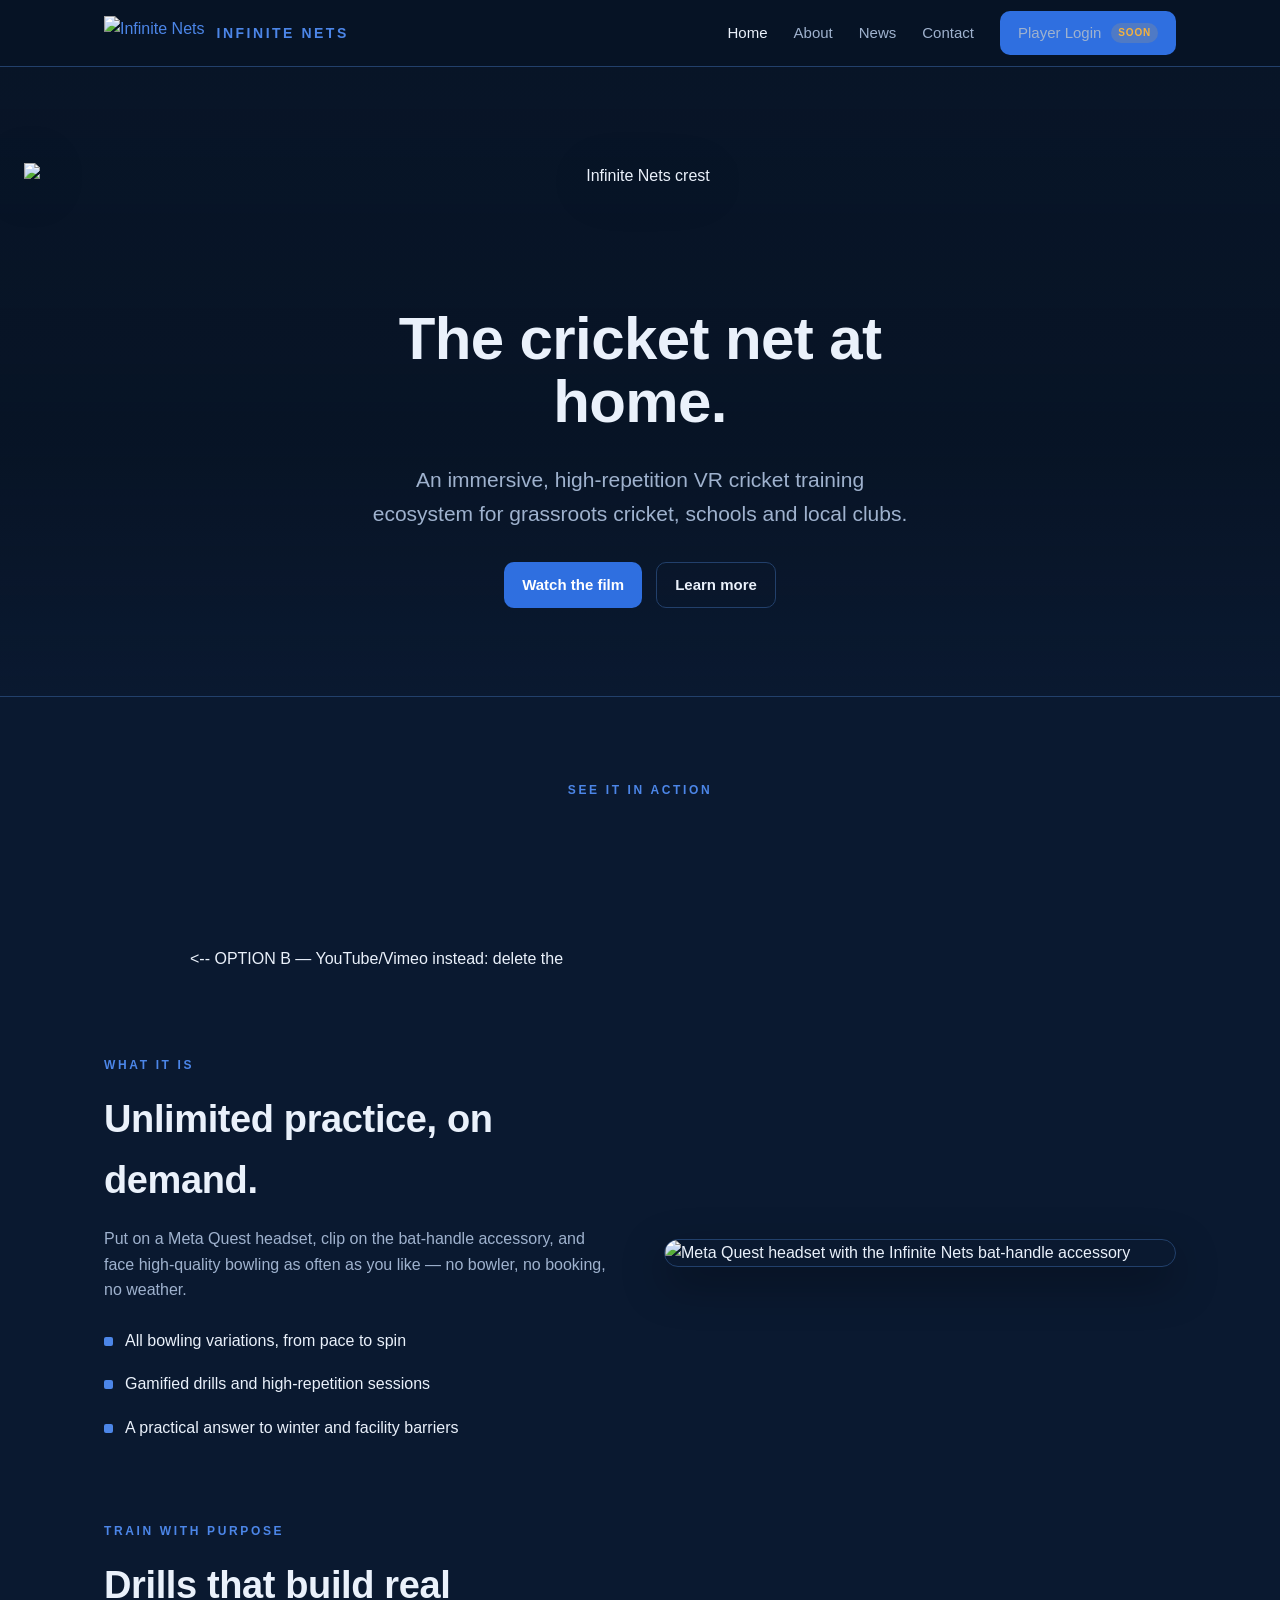
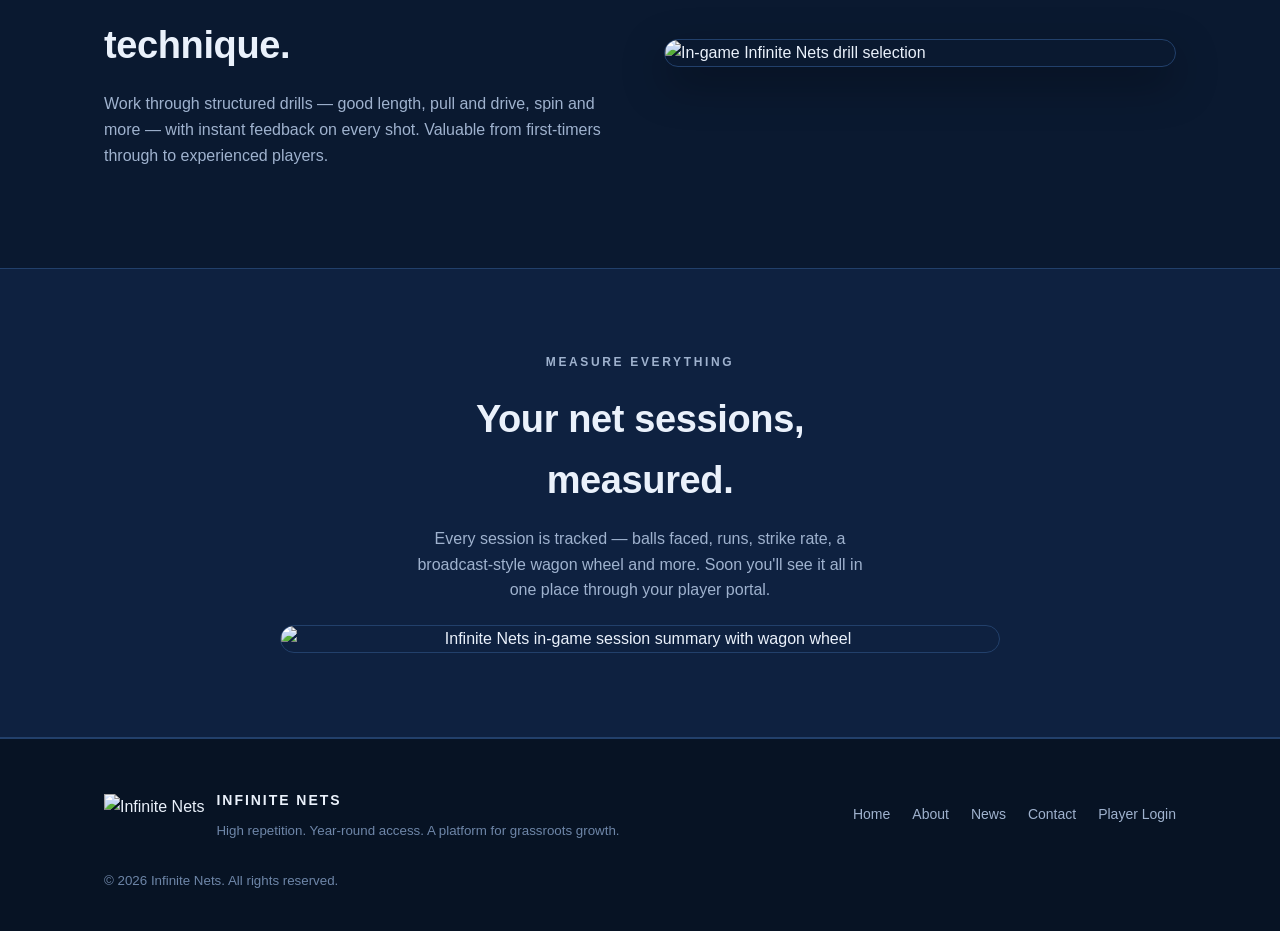
==== index.html @ 8ac27028 "Add files via upload" ====
<!doctype html>
<html lang="en">
<head>
  <meta charset="utf-8" />
  <meta name="viewport" content="width=device-width, initial-scale=1" />
  <title>Infinite Nets — The cricket net at home</title>
  <meta name="description" content="Infinite Nets is an immersive, high-repetition VR cricket training ecosystem for grassroots cricket, schools and clubs. Practise batting at home, year-round." />
  <meta property="og:title" content="Infinite Nets — The cricket net at home" />
  <meta property="og:description" content="An immersive, high-repetition VR cricket training ecosystem for grassroots cricket, schools and clubs." />
  <meta property="og:image" content="assets/hero.jpg" />
  <meta property="og:type" content="website" />
  <link rel="icon" href="assets/logo.png" />
  <link rel="stylesheet" href="styles.css" />
</head>
<body>

  <!-- ===== Nav ===== -->
  <header class="nav">
    <div class="wrap">
      <a class="brand" href="index.html">
        <img src="assets/logo.png" alt="Infinite Nets" />
        <span>Infinite Nets</span>
      </a>
      <nav class="nav-links">
        <a href="index.html" class="active hide-sm">Home</a>
        <a href="about.html">About</a>
        <a href="blog.html">News</a>
        <a href="contact.html">Contact</a>
        <a class="btn" href="about.html#portal">Player Login <span class="pill">Soon</span></a>
      </nav>
    </div>
  </header>

  <!-- ===== Hero ===== -->
  <section class="hero">
    <div class="hero-bg"></div>
    <div class="hero-inner">
      <img class="crest" src="assets/logo.png" alt="Infinite Nets crest" />
      <h1>The cricket net at home.</h1>
      <p class="lead">An immersive, high-repetition VR cricket training ecosystem for grassroots cricket, schools and local clubs.</p>
      <div class="cta-row">
        <a class="btn" href="#film">Watch the film</a>
        <a class="btn ghost" href="about.html">Learn more</a>
      </div>
    </div>
  </section>

  <!-- ===== Video ===== -->
  <section class="section" id="film">
    <div class="wrap">
      <p class="eyebrow" style="text-align:center">See it in action</p>
      <div class="film-wrap">

        

        <-- OPTION B — YouTube/Vimeo instead: delete the <video> block above and
             uncomment this, replacing VIDEO_ID with your YouTube id:
        <div class="film-embed">
          <iframe src="https://youtu.be/qTK0td1hfnU?si=1W3Kl4RjLBQjHXhA"
                  title="Infinite Nets" allowfullscreen></iframe>
        </div>
        -->

        <p class="caption">Gameplay film — add your video at <code>media/showcase.mp4</code> (or switch to a YouTube embed; see index.html).</p>
      </div>
    </div>
  </section>

  <!-- ===== What it is ===== -->
  <section class="section" style="padding-top:0">
    <div class="wrap">
      <div class="row">
        <div class="col-txt">
          <p class="eyebrow">What it is</p>
          <h2>Unlimited practice, on demand.</h2>
          <p class="muted">Put on a Meta Quest headset, clip on the bat-handle accessory, and face high-quality bowling as often as you like — no bowler, no booking, no weather.</p>
          <ul class="feature-list">
            <li>All bowling variations, from pace to spin</li>
            <li>Gamified drills and high-repetition sessions</li>
            <li>A practical answer to winter and facility barriers</li>
          </ul>
        </div>
        <div class="col-img">
          <img src="assets/headset.jpg" alt="Meta Quest headset with the Infinite Nets bat-handle accessory" />
        </div>
      </div>

      <div class="row reverse">
        <div class="col-img">
          <img src="assets/drills.jpg" alt="In-game Infinite Nets drill selection" />
        </div>
        <div class="col-txt">
          <p class="eyebrow">Train with purpose</p>
          <h2>Drills that build real technique.</h2>
          <p class="muted">Work through structured drills — good length, pull and drive, spin and more — with instant feedback on every shot. Valuable from first-timers through to experienced players.</p>
        </div>
      </div>
    </div>
  </section>

  <!-- ===== Measure band ===== -->
  <section class="section band">
    <div class="wrap">
      <p class="eyebrow">Measure everything</p>
      <h2>Your net sessions, measured.</h2>
      <p>Every session is tracked — balls faced, runs, strike rate, a broadcast-style wagon wheel and more. Soon you'll see it all in one place through your player portal.</p>
      <img src="assets/summary.jpg" alt="Infinite Nets in-game session summary with wagon wheel" style="max-width:720px;margin:10px auto 0;border-radius:14px;border:1px solid var(--border);" />
    </div>
  </section>

  <!-- ===== Footer ===== -->
  <footer class="footer">
    <div class="wrap">
      <div class="brand">
        <img src="assets/logo.png" alt="Infinite Nets" />
        <div>
          <span style="font-weight:700;letter-spacing:.14em;text-transform:uppercase;font-size:14px;">Infinite Nets</span>
          <small>High repetition. Year-round access. A platform for grassroots growth.</small>
        </div>
      </div>
      <div class="footer-links">
        <a href="index.html">Home</a>
        <a href="about.html">About</a>
        <a href="blog.html">News</a>
        <a href="contact.html">Contact</a>
        <a href="about.html#portal">Player Login</a>
      </div>
    </div>
    <div class="wrap" style="margin-top:20px;">
      <small class="muted">© <span id="yr"></span> Infinite Nets. All rights reserved.</small>
    </div>
  </footer>

  <script>document.getElementById('yr').textContent = new Date().getFullYear();</script>
</body>
</html>
---- styles.css ----
/* ============================================================
   Infinite Nets — holding site
   Brand: navy background, white text, Helvetica Neue
   ============================================================ */

:root{
  --navy-900:#071324;
  --navy-800:#0A1930;
  --navy-700:#0E2140;
  --panel:#11233F;
  --border:#22406B;
  --text:#EAF1FB;
  --muted:#9FB2CE;
  --faint:#6E86A8;
  --accent:#4C86E8;
  --accent-strong:#2F6FE0;
  --gold:#F6B23C;
  --maxw:1120px;
}

*{box-sizing:border-box;}
html{scroll-behavior:smooth;}
body{
  margin:0;
  font-family:"Helvetica Neue",Helvetica,Arial,sans-serif;
  background:var(--navy-800);
  color:var(--text);
  line-height:1.6;
  -webkit-font-smoothing:antialiased;
}
img{max-width:100%;display:block;}
a{color:var(--accent);text-decoration:none;}
a:hover{color:#7AA8F0;}

.wrap{max-width:var(--maxw);margin:0 auto;padding:0 24px;}
.section{padding:84px 0;}
.eyebrow{
  text-transform:uppercase;letter-spacing:.22em;font-size:12px;font-weight:700;
  color:var(--accent);margin:0 0 14px;
}
h1,h2,h3{margin:0 0 .4em;font-weight:700;letter-spacing:-.01em;}
h1{font-size:clamp(34px,6vw,60px);line-height:1.05;}
h2{font-size:clamp(26px,4vw,38px);}
h3{font-size:20px;}
p{margin:0 0 1em;color:var(--text);}
.muted{color:var(--muted);}

/* ---------- Header / nav ---------- */
.nav{
  position:sticky;top:0;z-index:50;
  background:rgba(7,19,36,.82);backdrop-filter:blur(10px);
  border-bottom:1px solid var(--border);
}
.nav .wrap{display:flex;align-items:center;justify-content:space-between;height:66px;}
.brand{display:flex;align-items:center;gap:12px;}
.brand img{height:34px;width:auto;}
.brand span{font-weight:700;letter-spacing:.18em;font-size:14px;text-transform:uppercase;white-space:nowrap;}
.nav-links{display:flex;align-items:center;gap:26px;}
.nav-links a{color:var(--muted);font-size:15px;font-weight:500;}
.nav-links a:hover,.nav-links a.active{color:var(--text);}
.btn{
  display:inline-flex;align-items:center;gap:8px;
  background:var(--accent-strong);color:#fff;font-weight:700;font-size:15px;
  padding:10px 18px;border-radius:10px;border:0;cursor:pointer;
}
.btn:hover{background:var(--accent);color:#fff;}
.btn.ghost{background:transparent;border:1px solid var(--border);color:var(--text);}
.btn.ghost:hover{border-color:var(--accent);}
.pill{
  font-size:10px;font-weight:700;text-transform:uppercase;letter-spacing:.08em;
  background:rgba(246,178,60,.16);color:var(--gold);
  padding:2px 7px;border-radius:999px;margin-left:2px;
}

/* ---------- Hero ---------- */
.hero{position:relative;overflow:hidden;border-bottom:1px solid var(--border);}
.hero-bg{
  position:absolute;inset:0;
  background:
    linear-gradient(180deg,rgba(7,19,36,.72) 0%,rgba(7,19,36,.88) 60%,var(--navy-800) 100%),
    url("assets/hero.jpg") center/cover no-repeat;
}
.hero-inner{position:relative;text-align:center;padding:96px 24px 88px;}
.hero img.crest{height:118px;width:auto;margin:0 auto 26px;filter:drop-shadow(0 6px 24px rgba(0,0,0,.45));}
.hero h1{max-width:16ch;margin:0 auto .5em;}
.hero .lead{font-size:clamp(17px,2.4vw,21px);color:var(--muted);max-width:46ch;margin:0 auto 32px;}
.hero .cta-row{display:flex;gap:14px;justify-content:center;flex-wrap:wrap;}

/* ---------- Video ---------- */
.film-wrap{max-width:900px;margin:0 auto;}
.film,.film-embed{
  width:100%;border-radius:16px;border:1px solid var(--border);
  background:#000;box-shadow:0 20px 60px rgba(0,0,0,.4);
  aspect-ratio:16/9;display:block;
}
.film-embed{position:relative;overflow:hidden;}
.film-embed iframe{position:absolute;inset:0;width:100%;height:100%;border:0;}
.caption{text-align:center;color:var(--faint);font-size:13px;margin-top:14px;}

/* ---------- Feature rows ---------- */
.row{
  display:grid;grid-template-columns:1fr 1fr;gap:48px;align-items:center;
}
.row + .row{margin-top:72px;}
.row.reverse .col-img{order:2;}
.row .col-img img{
  width:100%;border-radius:14px;border:1px solid var(--border);
  box-shadow:0 16px 44px rgba(0,0,0,.35);
}
.feature-list{list-style:none;padding:0;margin:14px 0 0;}
.feature-list li{display:flex;gap:12px;padding:9px 0;color:var(--text);}
.feature-list li::before{
  content:"";flex:0 0 9px;height:9px;margin-top:9px;border-radius:2px;
  background:var(--accent);
}

/* ---------- Simple centered band ---------- */
.band{background:var(--navy-700);border-top:1px solid var(--border);border-bottom:1px solid var(--border);}
.band .wrap{text-align:center;}
.band h2{max-width:20ch;margin:0 auto .4em;}
.band p{max-width:52ch;margin:0 auto 1.4em;color:var(--muted);}

/* ---------- Portal / coming soon card ---------- */
.portal-card{
  background:var(--panel);border:1px solid var(--border);border-radius:18px;
  padding:26px;max-width:900px;margin:30px auto 0;text-align:center;
}
.portal-card img{border-radius:12px;border:1px solid var(--border);margin:0 auto 20px;}

/* ---------- Footer ---------- */
.footer{background:var(--navy-900);border-top:1px solid var(--border);padding:48px 0 40px;}
.footer .wrap{display:flex;flex-wrap:wrap;gap:24px;justify-content:space-between;align-items:center;}
.footer .brand img{height:40px;}
.footer small{color:var(--faint);display:block;margin-top:8px;}
.footer-links{display:flex;gap:22px;}
.footer-links a{color:var(--muted);font-size:14px;}

/* ---------- Responsive ---------- */
@media (max-width:760px){
  .section{padding:60px 0;}
  .row{grid-template-columns:1fr;gap:26px;}
  .row.reverse .col-img{order:0;}
  .nav .wrap{height:60px;}
  .nav .brand span{display:none;}        /* logo mark alone on small screens */
  .nav-links{gap:14px;}
  .nav-links a.hide-sm{display:none;}    /* hide redundant "Home" link */
  .nav .btn{padding:8px 13px;font-size:13px;}
  .nav .pill{display:none;}
  .hero img.crest{height:92px;}
}

/* ============================================================
   Contact form
   ============================================================ */
.contact-grid{display:grid;grid-template-columns:0.85fr 1.15fr;gap:48px;align-items:start;}
.form-card{background:var(--panel);border:1px solid var(--border);border-radius:18px;padding:28px;}
.field{margin-bottom:16px;}
.field label{display:block;font-size:12px;text-transform:uppercase;letter-spacing:.12em;color:var(--faint);margin-bottom:7px;font-weight:600;}
.field input,.field textarea{
  width:100%;background:var(--navy-900);border:1px solid var(--input-border,#2E4E7D);
  border-radius:10px;color:var(--text);font:inherit;font-size:15px;padding:12px 14px;
}
.field textarea{min-height:140px;resize:vertical;}
.field input:focus,.field textarea:focus{outline:none;border-color:var(--accent);}
.form-card .btn{width:100%;justify-content:center;font-size:16px;padding:13px;}
.hp{position:absolute;left:-9999px;opacity:0;height:0;width:0;overflow:hidden;}

/* ============================================================
   News / blog
   ============================================================ */
.posts{max-width:760px;margin:0 auto;display:flex;flex-direction:column;gap:28px;}
.post{background:var(--panel);border:1px solid var(--border);border-radius:16px;overflow:hidden;}
.post img{width:100%;aspect-ratio:16/8;object-fit:cover;border-bottom:1px solid var(--border);}
.post-body{padding:26px 28px;}
.post-meta{font-size:12px;text-transform:uppercase;letter-spacing:.12em;color:var(--accent);font-weight:700;margin-bottom:8px;}
.post h2{font-size:23px;margin-bottom:.45em;}
.post p{color:var(--muted);}
.post p:last-child{margin-bottom:0;}
.post a{color:var(--accent);}
.empty{text-align:center;color:var(--faint);padding:40px 0;}

@media (max-width:760px){
  .contact-grid{grid-template-columns:1fr;gap:28px;}
}
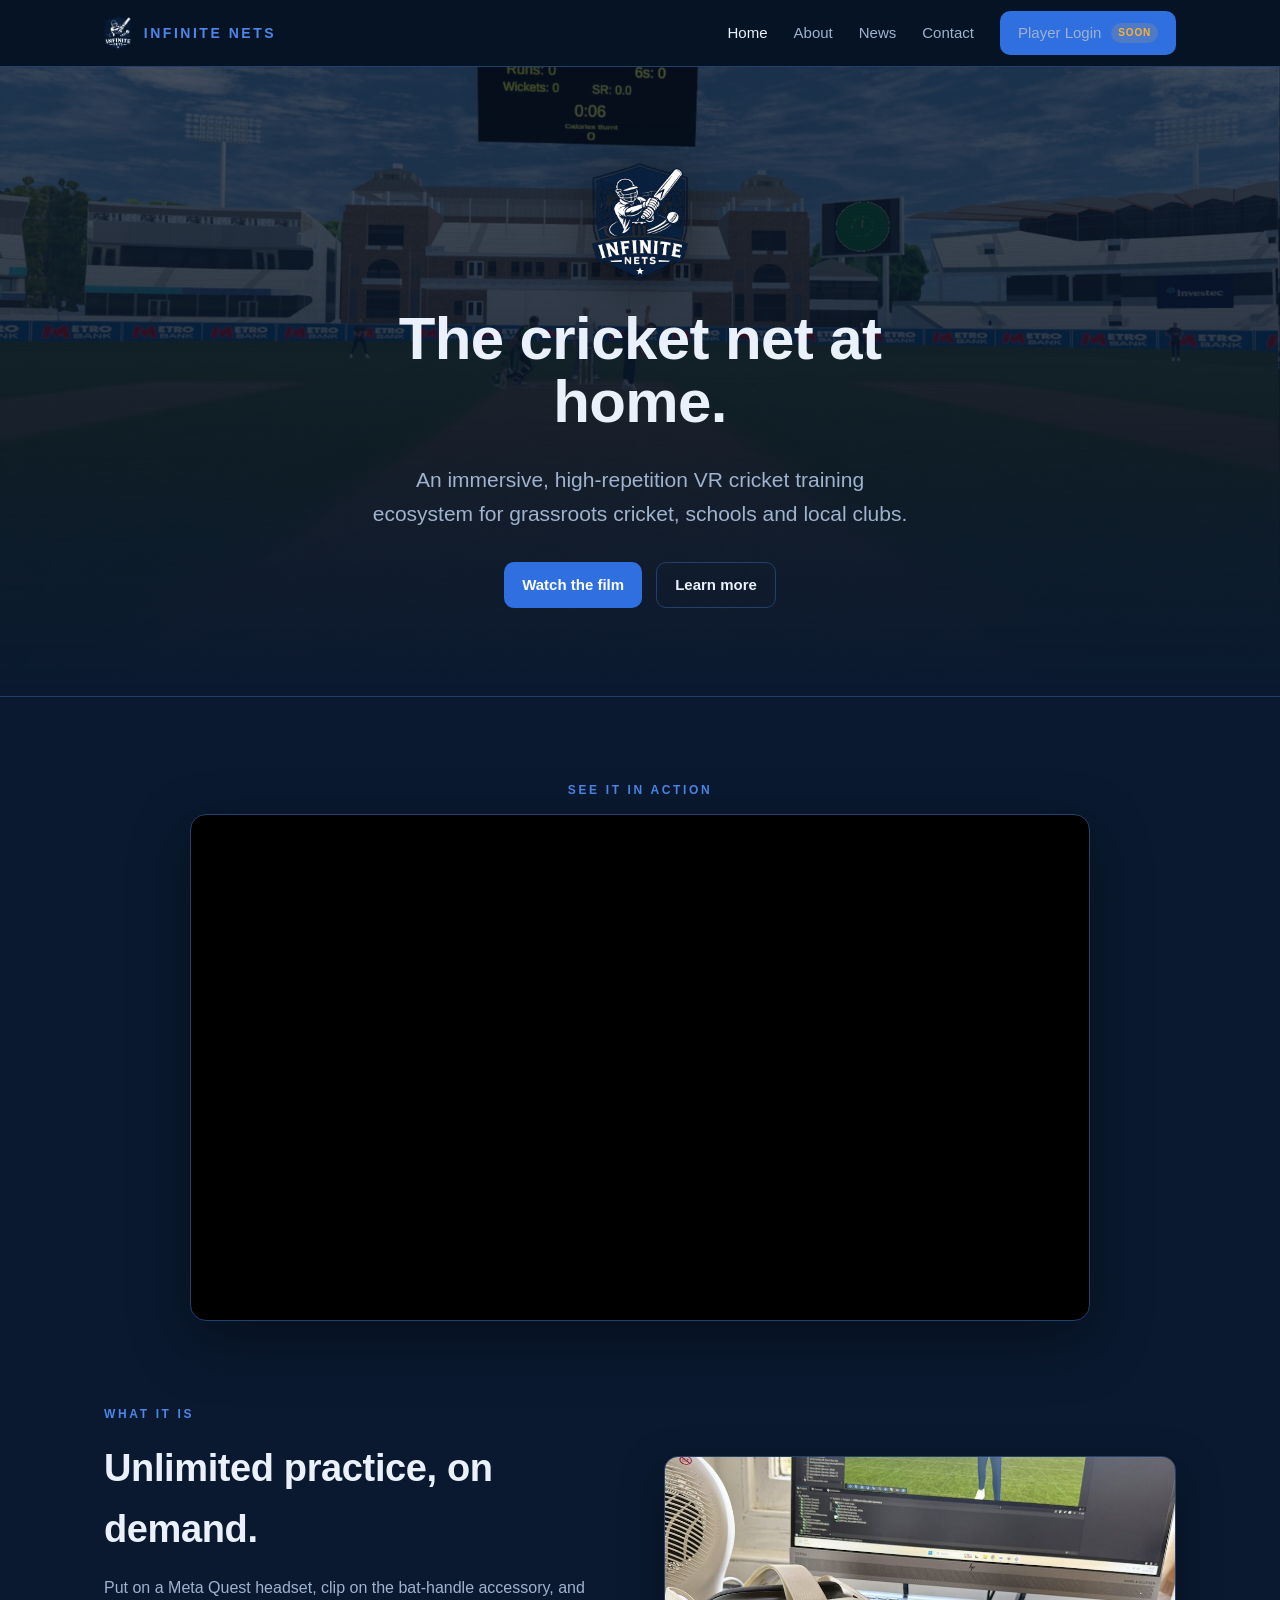
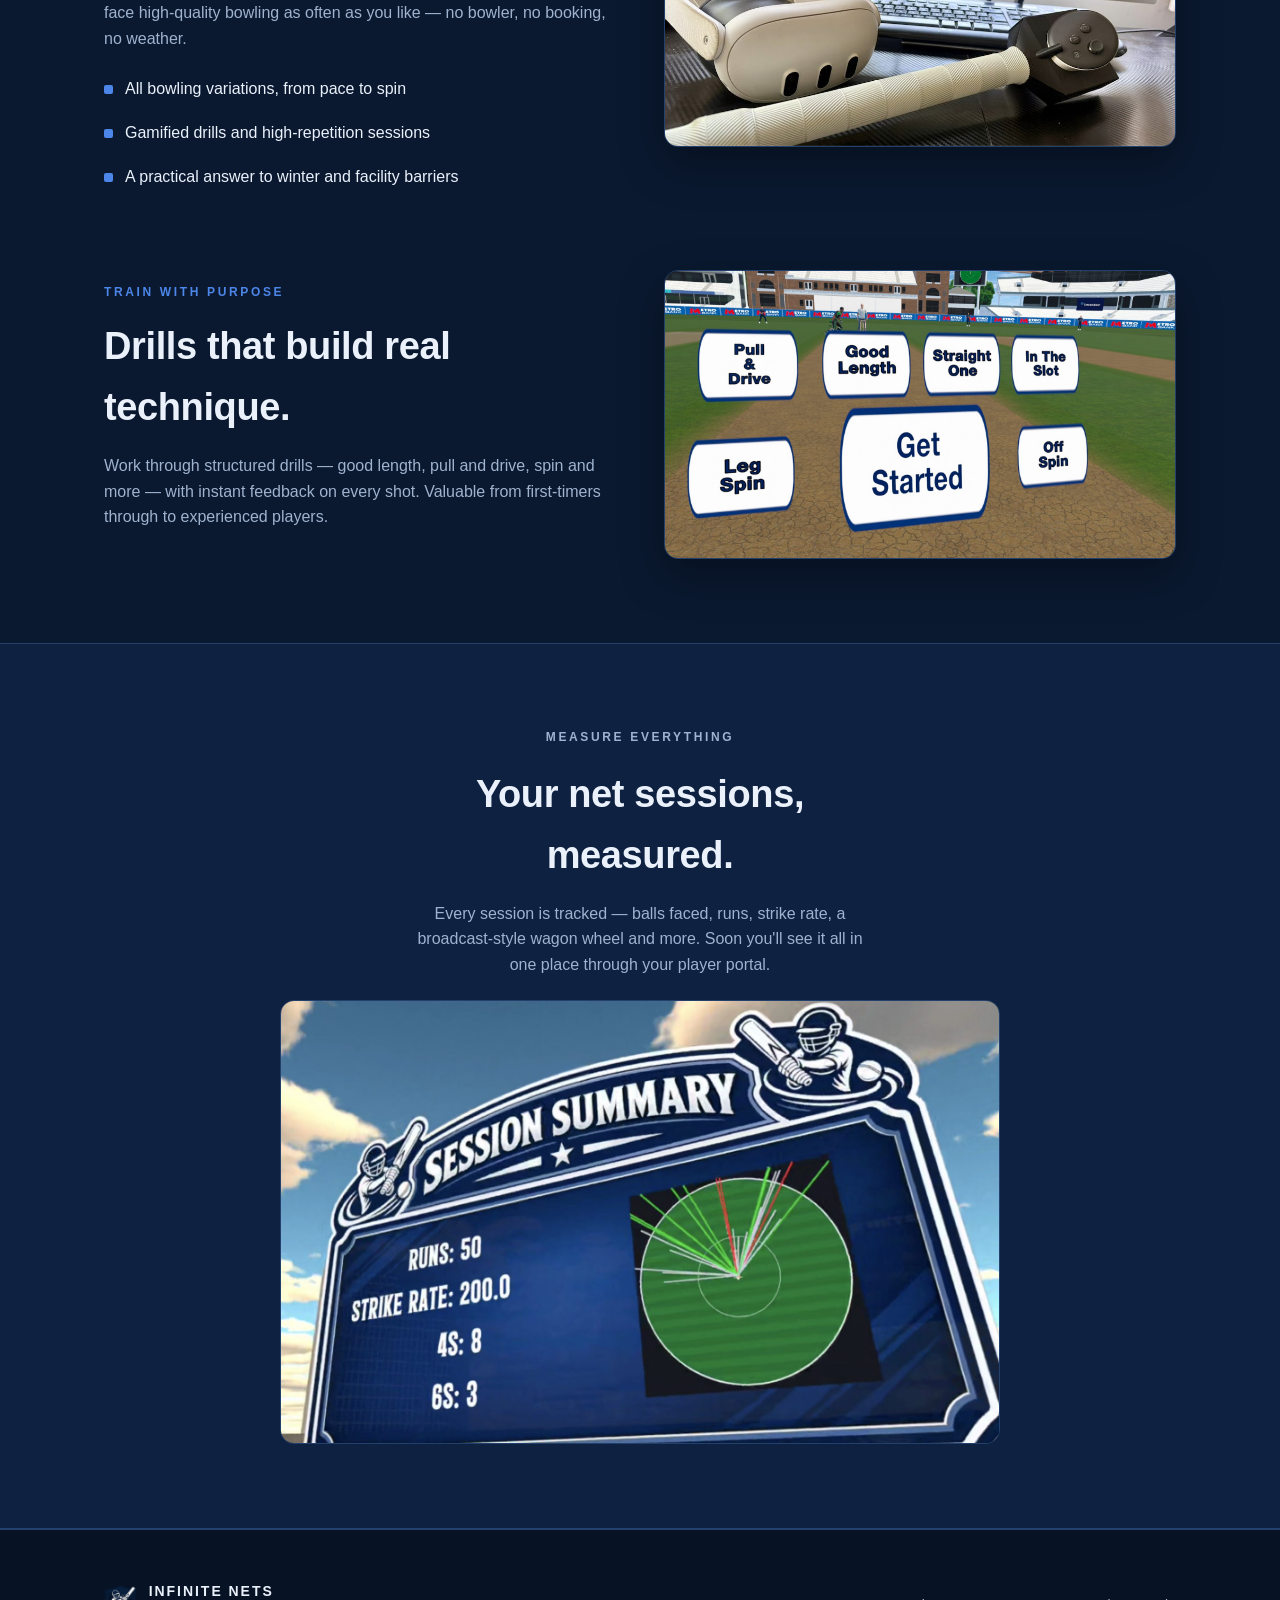
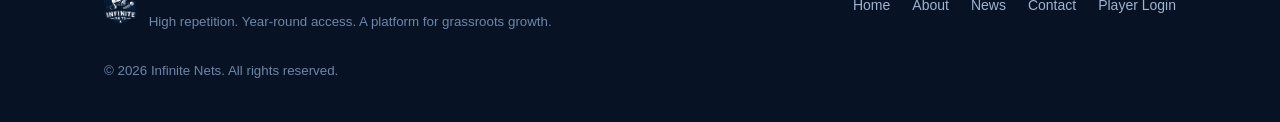
==== commit 9d0aab6a: "Add files via upload" ====
--- a/index.html
+++ b/index.html
@@ -1,136 +1,130 @@
-<!doctype html>
-<html lang="en">
-<head>
-  <meta charset="utf-8" />
-  <meta name="viewport" content="width=device-width, initial-scale=1" />
-  <title>Infinite Nets — The cricket net at home</title>
-  <meta name="description" content="Infinite Nets is an immersive, high-repetition VR cricket training ecosystem for grassroots cricket, schools and clubs. Practise batting at home, year-round." />
-  <meta property="og:title" content="Infinite Nets — The cricket net at home" />
-  <meta property="og:description" content="An immersive, high-repetition VR cricket training ecosystem for grassroots cricket, schools and clubs." />
-  <meta property="og:image" content="assets/hero.jpg" />
-  <meta property="og:type" content="website" />
-  <link rel="icon" href="assets/logo.png" />
-  <link rel="stylesheet" href="styles.css" />
-</head>
-<body>
-
-  <!-- ===== Nav ===== -->
-  <header class="nav">
-    <div class="wrap">
-      <a class="brand" href="index.html">
-        <img src="assets/logo.png" alt="Infinite Nets" />
-        <span>Infinite Nets</span>
-      </a>
-      <nav class="nav-links">
-        <a href="index.html" class="active hide-sm">Home</a>
-        <a href="about.html">About</a>
-        <a href="blog.html">News</a>
-        <a href="contact.html">Contact</a>
-        <a class="btn" href="about.html#portal">Player Login <span class="pill">Soon</span></a>
-      </nav>
-    </div>
-  </header>
-
-  <!-- ===== Hero ===== -->
-  <section class="hero">
-    <div class="hero-bg"></div>
-    <div class="hero-inner">
-      <img class="crest" src="assets/logo.png" alt="Infinite Nets crest" />
-      <h1>The cricket net at home.</h1>
-      <p class="lead">An immersive, high-repetition VR cricket training ecosystem for grassroots cricket, schools and local clubs.</p>
-      <div class="cta-row">
-        <a class="btn" href="#film">Watch the film</a>
-        <a class="btn ghost" href="about.html">Learn more</a>
-      </div>
-    </div>
-  </section>
-
-  <!-- ===== Video ===== -->
-  <section class="section" id="film">
-    <div class="wrap">
-      <p class="eyebrow" style="text-align:center">See it in action</p>
-      <div class="film-wrap">
-
-        
-
-        <-- OPTION B — YouTube/Vimeo instead: delete the <video> block above and
-             uncomment this, replacing VIDEO_ID with your YouTube id:
-        <div class="film-embed">
-          <iframe src="https://youtu.be/qTK0td1hfnU?si=1W3Kl4RjLBQjHXhA"
-                  title="Infinite Nets" allowfullscreen></iframe>
-        </div>
-        -->
-
-        <p class="caption">Gameplay film — add your video at <code>media/showcase.mp4</code> (or switch to a YouTube embed; see index.html).</p>
-      </div>
-    </div>
-  </section>
-
-  <!-- ===== What it is ===== -->
-  <section class="section" style="padding-top:0">
-    <div class="wrap">
-      <div class="row">
-        <div class="col-txt">
-          <p class="eyebrow">What it is</p>
-          <h2>Unlimited practice, on demand.</h2>
-          <p class="muted">Put on a Meta Quest headset, clip on the bat-handle accessory, and face high-quality bowling as often as you like — no bowler, no booking, no weather.</p>
-          <ul class="feature-list">
-            <li>All bowling variations, from pace to spin</li>
-            <li>Gamified drills and high-repetition sessions</li>
-            <li>A practical answer to winter and facility barriers</li>
-          </ul>
-        </div>
-        <div class="col-img">
-          <img src="assets/headset.jpg" alt="Meta Quest headset with the Infinite Nets bat-handle accessory" />
-        </div>
-      </div>
-
-      <div class="row reverse">
-        <div class="col-img">
-          <img src="assets/drills.jpg" alt="In-game Infinite Nets drill selection" />
-        </div>
-        <div class="col-txt">
-          <p class="eyebrow">Train with purpose</p>
-          <h2>Drills that build real technique.</h2>
-          <p class="muted">Work through structured drills — good length, pull and drive, spin and more — with instant feedback on every shot. Valuable from first-timers through to experienced players.</p>
-        </div>
-      </div>
-    </div>
-  </section>
-
-  <!-- ===== Measure band ===== -->
-  <section class="section band">
-    <div class="wrap">
-      <p class="eyebrow">Measure everything</p>
-      <h2>Your net sessions, measured.</h2>
-      <p>Every session is tracked — balls faced, runs, strike rate, a broadcast-style wagon wheel and more. Soon you'll see it all in one place through your player portal.</p>
-      <img src="assets/summary.jpg" alt="Infinite Nets in-game session summary with wagon wheel" style="max-width:720px;margin:10px auto 0;border-radius:14px;border:1px solid var(--border);" />
-    </div>
-  </section>
-
-  <!-- ===== Footer ===== -->
-  <footer class="footer">
-    <div class="wrap">
-      <div class="brand">
-        <img src="assets/logo.png" alt="Infinite Nets" />
-        <div>
-          <span style="font-weight:700;letter-spacing:.14em;text-transform:uppercase;font-size:14px;">Infinite Nets</span>
-          <small>High repetition. Year-round access. A platform for grassroots growth.</small>
-        </div>
-      </div>
-      <div class="footer-links">
-        <a href="index.html">Home</a>
-        <a href="about.html">About</a>
-        <a href="blog.html">News</a>
-        <a href="contact.html">Contact</a>
-        <a href="about.html#portal">Player Login</a>
-      </div>
-    </div>
-    <div class="wrap" style="margin-top:20px;">
-      <small class="muted">© <span id="yr"></span> Infinite Nets. All rights reserved.</small>
-    </div>
-  </footer>
-
-  <script>document.getElementById('yr').textContent = new Date().getFullYear();</script>
-</body>
-</html>
+<!doctype html>
+<html lang="en">
+<head>
+  <meta charset="utf-8" />
+  <meta name="viewport" content="width=device-width, initial-scale=1" />
+  <title>Infinite Nets — The cricket net at home</title>
+  <meta name="description" content="Infinite Nets is an immersive, high-repetition VR cricket training ecosystem for grassroots cricket, schools and clubs. Practise batting at home, year-round." />
+  <meta property="og:title" content="Infinite Nets — The cricket net at home" />
+  <meta property="og:description" content="An immersive, high-repetition VR cricket training ecosystem for grassroots cricket, schools and clubs." />
+  <meta property="og:image" content="assets/hero.jpg" />
+  <meta property="og:type" content="website" />
+  <link rel="icon" href="assets/logo.png" />
+  <link rel="stylesheet" href="styles.css" />
+</head>
+<body>
+
+  <!-- ===== Nav ===== -->
+  <header class="nav">
+    <div class="wrap">
+      <a class="brand" href="index.html">
+        <img src="assets/logo.png" alt="Infinite Nets" />
+        <span>Infinite Nets</span>
+      </a>
+      <nav class="nav-links">
+        <a href="index.html" class="active hide-sm">Home</a>
+        <a href="about.html">About</a>
+        <a href="blog.html">News</a>
+        <a href="contact.html">Contact</a>
+        <a class="btn" href="about.html#portal">Player Login <span class="pill">Soon</span></a>
+      </nav>
+    </div>
+  </header>
+
+  <!-- ===== Hero ===== -->
+  <section class="hero">
+    <div class="hero-bg"></div>
+    <div class="hero-inner">
+      <img class="crest" src="assets/logo.png" alt="Infinite Nets crest" />
+      <h1>The cricket net at home.</h1>
+      <p class="lead">An immersive, high-repetition VR cricket training ecosystem for grassroots cricket, schools and local clubs.</p>
+      <div class="cta-row">
+        <a class="btn" href="#film">Watch the film</a>
+        <a class="btn ghost" href="about.html">Learn more</a>
+      </div>
+    </div>
+  </section>
+
+  <!-- ===== Video (YouTube embed) ===== -->
+  <section class="section" id="film">
+    <div class="wrap">
+      <p class="eyebrow" style="text-align:center">See it in action</p>
+      <div class="film-wrap">
+        <div class="film-embed">
+          <iframe src="https://www.youtube.com/embed/qTK0td1hfnU"
+                  title="Infinite Nets"
+                  allow="accelerometer; autoplay; clipboard-write; encrypted-media; gyroscope; picture-in-picture; web-share"
+                  allowfullscreen></iframe>
+        </div>
+      </div>
+    </div>
+  </section>
+
+  <!-- ===== What it is ===== -->
+  <section class="section" style="padding-top:0">
+    <div class="wrap">
+      <div class="row">
+        <div class="col-txt">
+          <p class="eyebrow">What it is</p>
+          <h2>Unlimited practice, on demand.</h2>
+          <p class="muted">Put on a Meta Quest headset, clip on the bat-handle accessory, and face high-quality bowling as often as you like — no bowler, no booking, no weather.</p>
+          <ul class="feature-list">
+            <li>All bowling variations, from pace to spin</li>
+            <li>Gamified drills and high-repetition sessions</li>
+            <li>A practical answer to winter and facility barriers</li>
+          </ul>
+        </div>
+        <div class="col-img">
+          <img src="assets/headset.jpg" alt="Meta Quest headset with the Infinite Nets bat-handle accessory" />
+        </div>
+      </div>
+
+      <div class="row reverse">
+        <div class="col-img">
+          <img src="assets/drills.jpg" alt="In-game Infinite Nets drill selection" />
+        </div>
+        <div class="col-txt">
+          <p class="eyebrow">Train with purpose</p>
+          <h2>Drills that build real technique.</h2>
+          <p class="muted">Work through structured drills — good length, pull and drive, spin and more — with instant feedback on every shot. Valuable from first-timers through to experienced players.</p>
+        </div>
+      </div>
+    </div>
+  </section>
+
+  <!-- ===== Measure band ===== -->
+  <section class="section band">
+    <div class="wrap">
+      <p class="eyebrow">Measure everything</p>
+      <h2>Your net sessions, measured.</h2>
+      <p>Every session is tracked — balls faced, runs, strike rate, a broadcast-style wagon wheel and more. Soon you'll see it all in one place through your player portal.</p>
+      <img src="assets/summary.jpg" alt="Infinite Nets in-game session summary with wagon wheel" style="max-width:720px;margin:10px auto 0;border-radius:14px;border:1px solid var(--border);" />
+    </div>
+  </section>
+
+  <!-- ===== Footer ===== -->
+  <footer class="footer">
+    <div class="wrap">
+      <div class="brand">
+        <img src="assets/logo.png" alt="Infinite Nets" />
+        <div>
+          <span style="font-weight:700;letter-spacing:.14em;text-transform:uppercase;font-size:14px;">Infinite Nets</span>
+          <small>High repetition. Year-round access. A platform for grassroots growth.</small>
+        </div>
+      </div>
+      <div class="footer-links">
+        <a href="index.html">Home</a>
+        <a href="about.html">About</a>
+        <a href="blog.html">News</a>
+        <a href="contact.html">Contact</a>
+        <a href="about.html#portal">Player Login</a>
+      </div>
+    </div>
+    <div class="wrap" style="margin-top:20px;">
+      <small class="muted">© <span id="yr"></span> Infinite Nets. All rights reserved.</small>
+    </div>
+  </footer>
+
+  <script>document.getElementById('yr').textContent = new Date().getFullYear();</script>
+</body>
+</html>
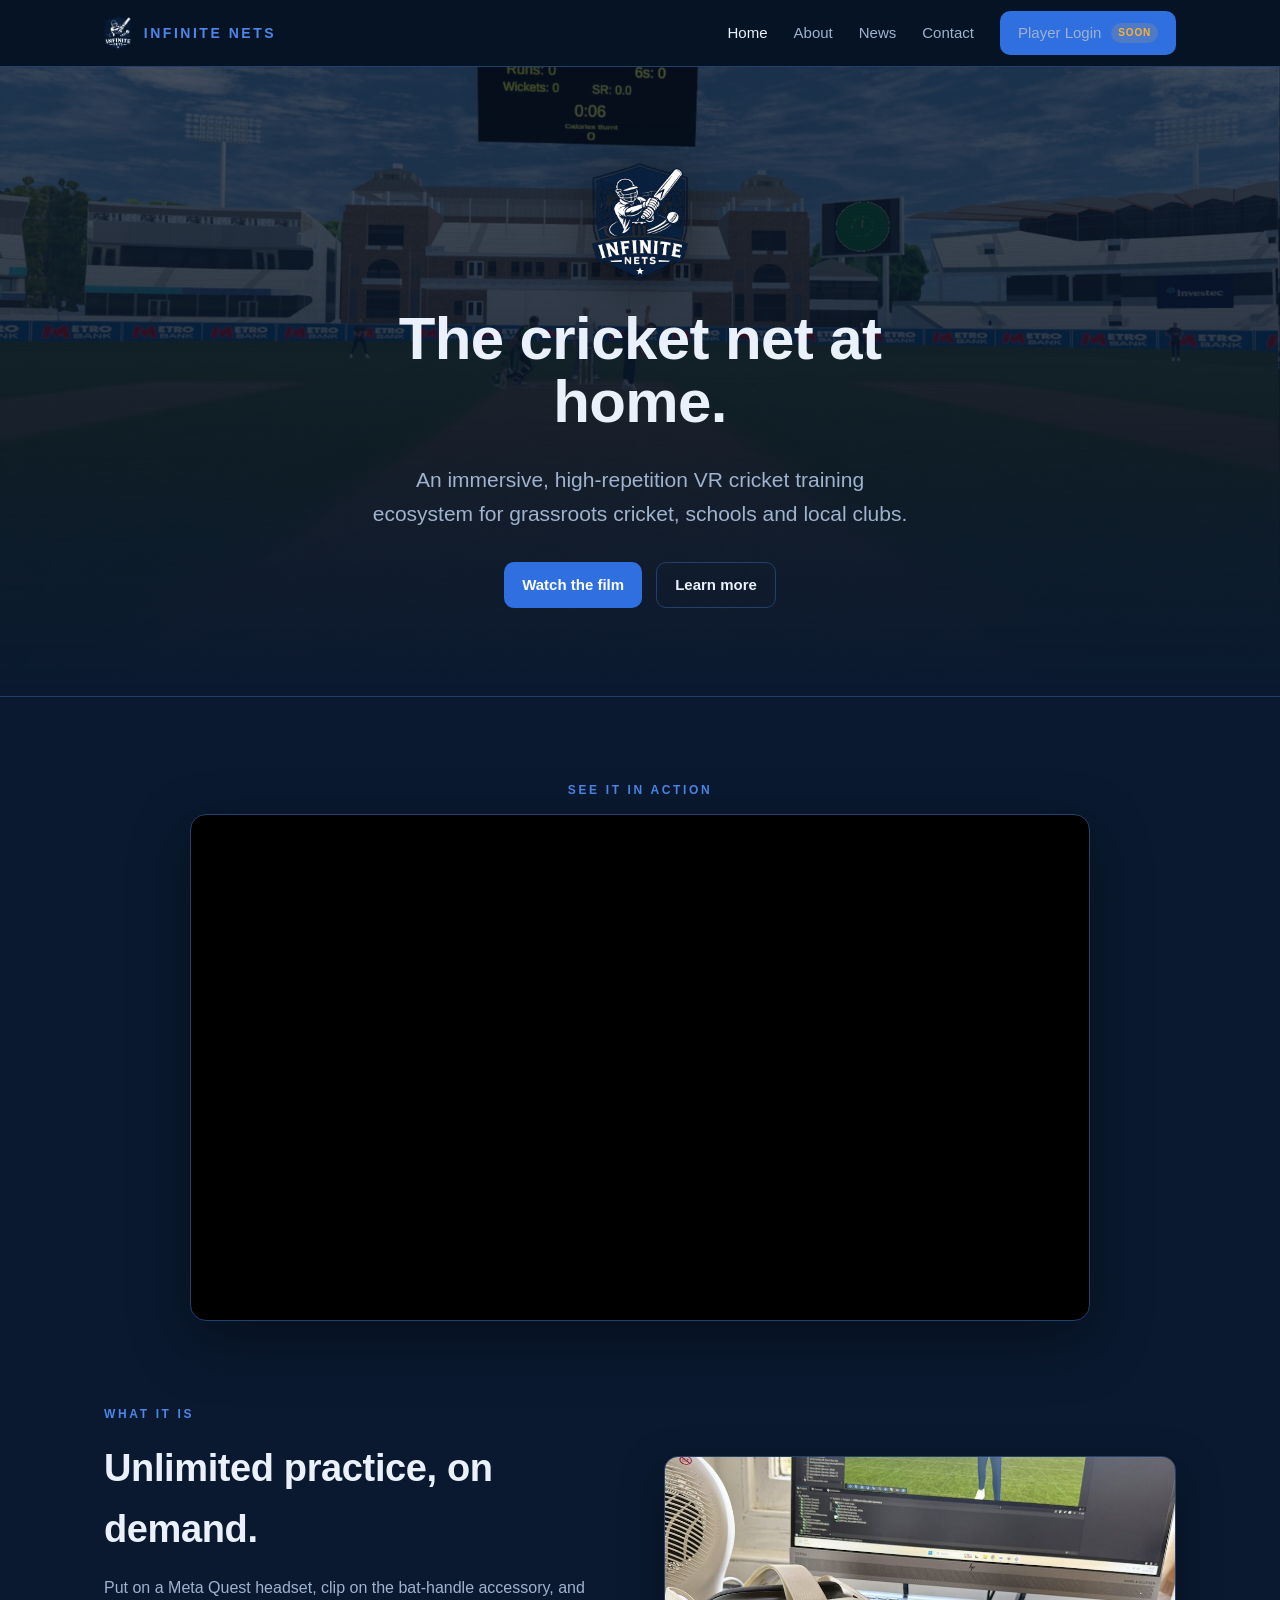
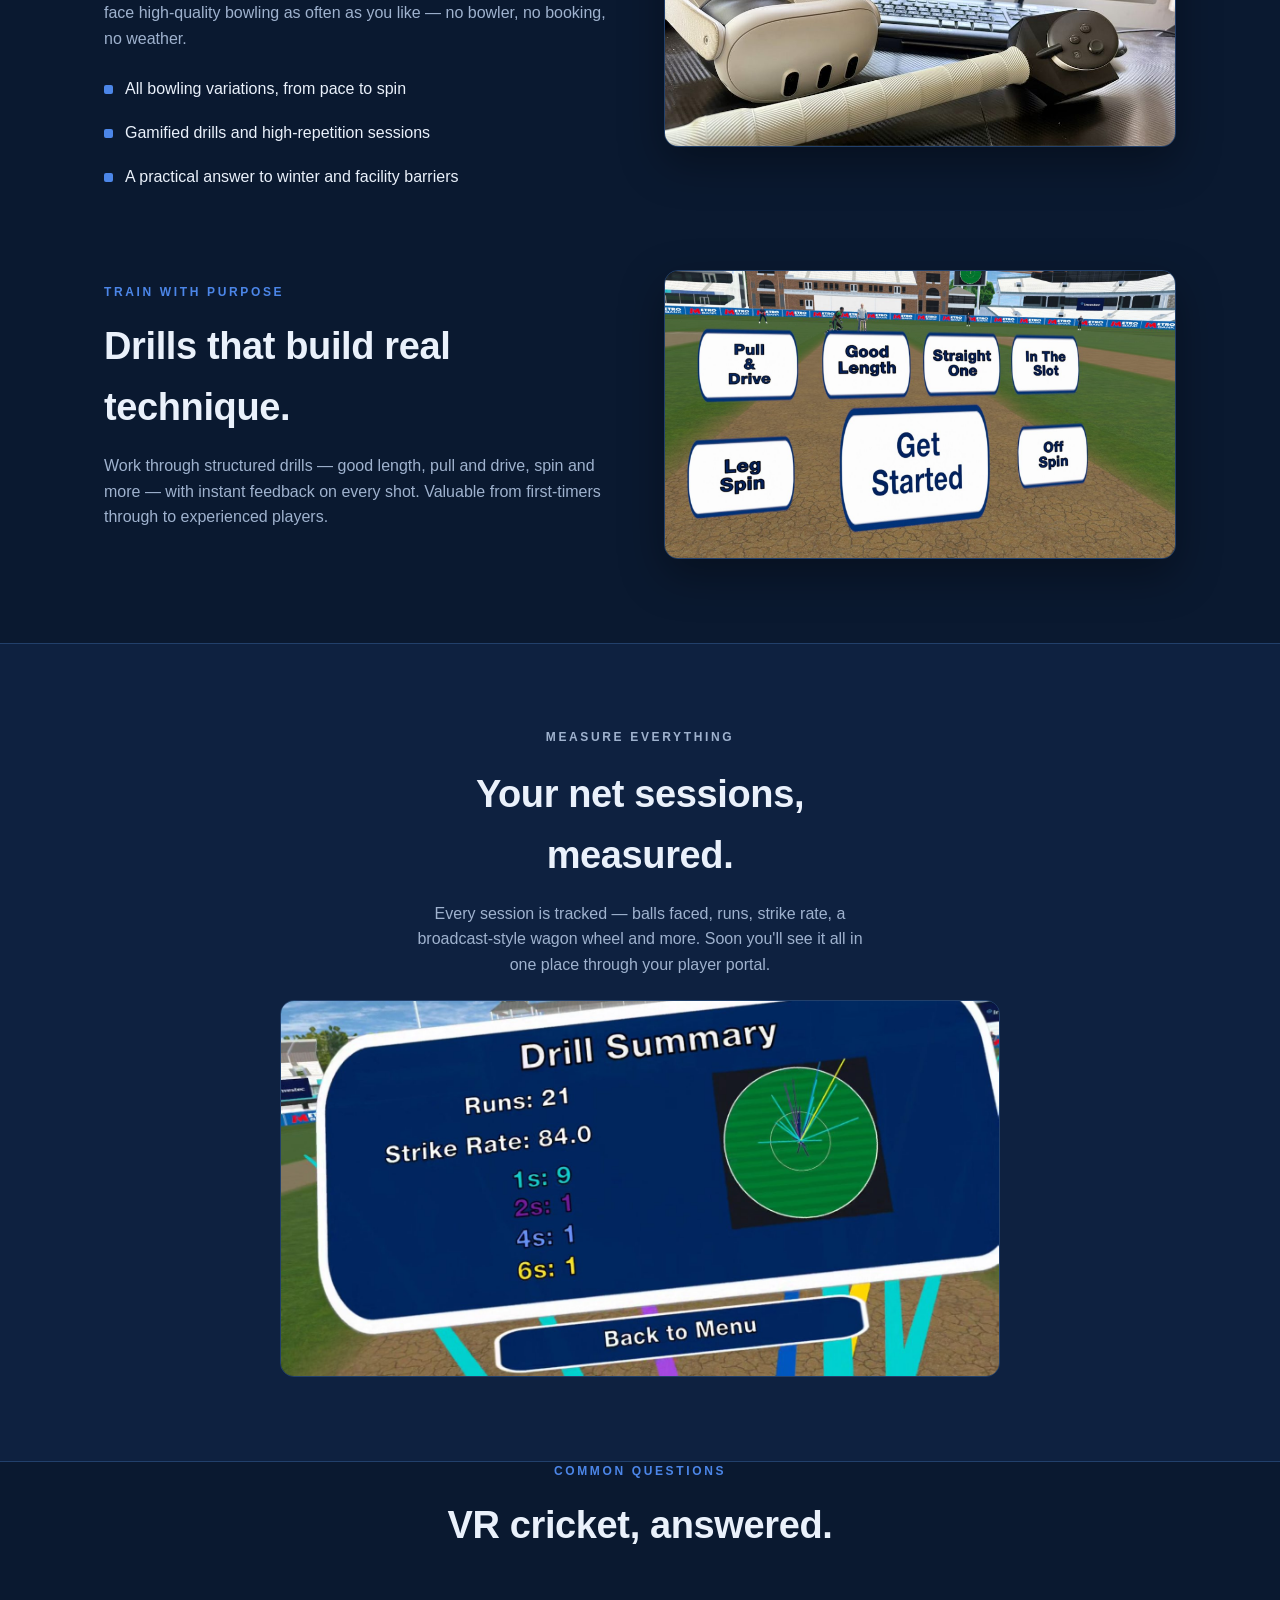
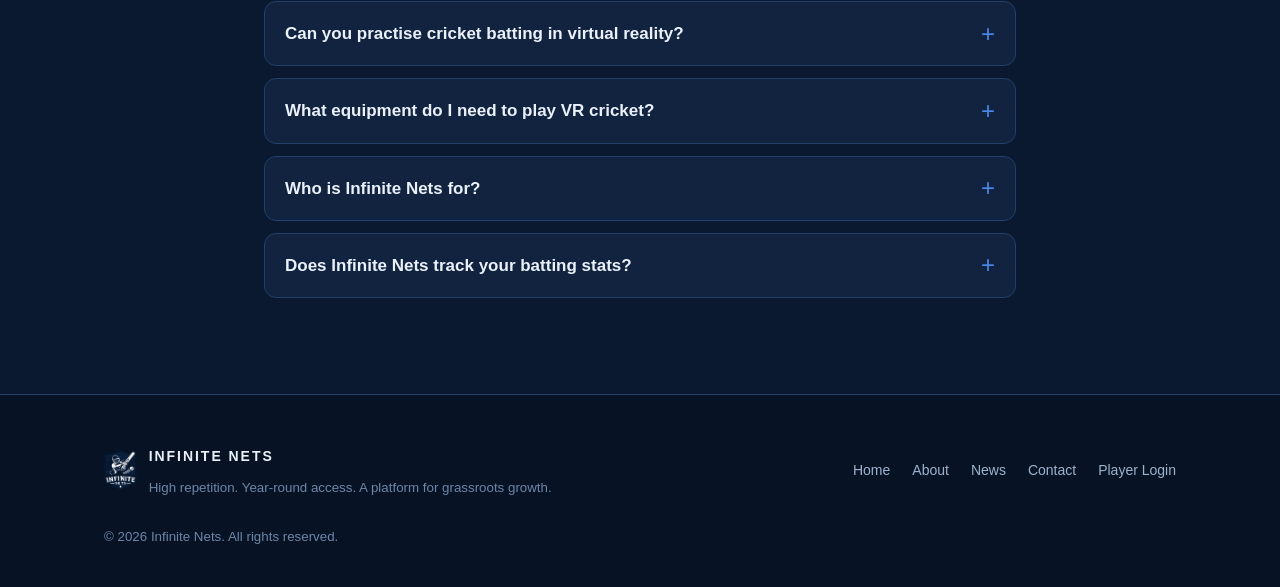
==== commit e09b5eeb: "Add files via upload" ====
--- a/index.html
+++ b/index.html
@@ -5,12 +5,98 @@
   <meta name="viewport" content="width=device-width, initial-scale=1" />
   <title>Infinite Nets — The cricket net at home</title>
   <meta name="description" content="Infinite Nets is an immersive, high-repetition VR cricket training ecosystem for grassroots cricket, schools and clubs. Practise batting at home, year-round." />
-  <meta property="og:title" content="Infinite Nets — The cricket net at home" />
+  <meta property="og:title" content="Infinite Nets — The VR cricket net at home" />
   <meta property="og:description" content="An immersive, high-repetition VR cricket training ecosystem for grassroots cricket, schools and clubs." />
   <meta property="og:image" content="assets/hero.jpg" />
   <meta property="og:type" content="website" />
   <link rel="icon" href="assets/logo.png" />
+  <link rel="canonical" href="https://www.infinitenets.net/" />
   <link rel="stylesheet" href="styles.css" />
+
+  <!-- ===== Structured data (JSON-LD) — machine-readable facts for search + AI ===== -->
+  <script type="application/ld+json">
+  {
+    "@context": "https://schema.org",
+    "@graph": [
+      {
+        "@type": "Organization",
+        "@id": "https://www.infinitenets.net/#org",
+        "name": "Infinite Nets",
+        "url": "https://www.infinitenets.net/",
+        "logo": "https://www.infinitenets.net/assets/logo.png",
+        "description": "Infinite Nets makes an immersive virtual reality cricket batting trainer for Meta Quest, built for grassroots cricket, schools and clubs.",
+        "contactPoint": {
+          "@type": "ContactPoint",
+          "contactType": "customer support",
+          "url": "https://www.infinitenets.net/contact.html"
+        }
+      },
+      {
+        "@type": "WebSite",
+        "@id": "https://www.infinitenets.net/#website",
+        "url": "https://www.infinitenets.net/",
+        "name": "Infinite Nets",
+        "publisher": { "@id": "https://www.infinitenets.net/#org" }
+      },
+      {
+        "@type": "SoftwareApplication",
+        "@id": "https://www.infinitenets.net/#app",
+        "name": "Infinite Nets",
+        "applicationCategory": "GameApplication",
+        "applicationSubCategory": "VR Cricket Batting Simulator",
+        "operatingSystem": "Meta Quest 3, Meta Quest (Android-based standalone VR)",
+        "url": "https://www.infinitenets.net/",
+        "image": "https://www.infinitenets.net/assets/hero.jpg",
+        "description": "Infinite Nets is a virtual reality cricket batting simulator for the Meta Quest 3 headset. Players use a bat-handle accessory to face realistic bowling — pace and spin — through gamified drills, with every session tracked for runs, strike rate, boundaries and a broadcast-style wagon wheel. It is designed to give grassroots cricketers, schools and clubs unlimited, year-round batting practice at home.",
+        "offers": {
+          "@type": "Offer",
+          "price": "0",
+          "priceCurrency": "GBP",
+          "description": "Free to download"
+        },
+        "publisher": { "@id": "https://www.infinitenets.net/#org" }
+      },
+      {
+        "@type": "FAQPage",
+        "@id": "https://www.infinitenets.net/#faq",
+        "mainEntity": [
+          {
+            "@type": "Question",
+            "name": "Can you practise cricket batting in virtual reality?",
+            "acceptedAnswer": {
+              "@type": "Answer",
+              "text": "Yes. With Infinite Nets on a Meta Quest 3 headset, you can face high-quality bowling and play real batting shots using a tracked bat-handle accessory. It provides unlimited repetitions at home, year-round, without needing a net, a bowler or good weather."
+            }
+          },
+          {
+            "@type": "Question",
+            "name": "What equipment do I need to play VR cricket with Infinite Nets?",
+            "acceptedAnswer": {
+              "@type": "Answer",
+              "text": "You need a Meta Quest 3 virtual reality headset and the Infinite Nets bat-handle accessory, which clips onto the controller so you can play realistic batting shots. No other equipment, nets or space beyond a safe play area is required."
+            }
+          },
+          {
+            "@type": "Question",
+            "name": "Who is Infinite Nets for?",
+            "acceptedAnswer": {
+              "@type": "Answer",
+              "text": "Infinite Nets is built for grassroots cricket — individual players, schools and local clubs. It suits all abilities, from complete beginners learning to bat to experienced players sharpening technique against pace and spin."
+            }
+          },
+          {
+            "@type": "Question",
+            "name": "Does Infinite Nets track your batting statistics?",
+            "acceptedAnswer": {
+              "@type": "Answer",
+              "text": "Yes. Every session records balls faced, runs, strike rate, fours and sixes, and a broadcast-style wagon wheel showing where each shot went. Players will also be able to follow their progress and trends over time through an online player portal."
+            }
+          }
+        ]
+      }
+    ]
+  }
+  </script>
 </head>
 <body>
 
@@ -98,7 +184,45 @@
       <p class="eyebrow">Measure everything</p>
       <h2>Your net sessions, measured.</h2>
       <p>Every session is tracked — balls faced, runs, strike rate, a broadcast-style wagon wheel and more. Soon you'll see it all in one place through your player portal.</p>
-      <img src="assets/summary.jpg" alt="Infinite Nets in-game session summary with wagon wheel" style="max-width:720px;margin:10px auto 0;border-radius:14px;border:1px solid var(--border);" />
+      <img src="assets/summary.jpg" alt="Infinite Nets in-game session summary with wagon wheel" style="width:100%;max-width:720px;height:auto;margin:10px auto 0;border-radius:14px;border:1px solid var(--border);" />
+    </div>
+  </section>
+
+  <!-- ===== FAQ (answers the questions people actually ask) ===== -->
+  <section class="section" id="faq" style="padding-top:0">
+    <div class="wrap" style="max-width:800px;">
+      <p class="eyebrow" style="text-align:center">Common questions</p>
+      <h2 style="text-align:center;margin-bottom:1.2em;">VR cricket, answered.</h2>
+
+      <style>
+        .faq details{border:1px solid var(--border);border-radius:12px;background:var(--panel);
+          margin-bottom:12px;padding:0 20px;}
+        .faq summary{list-style:none;cursor:pointer;padding:18px 0;font-weight:700;font-size:17px;
+          color:var(--text);display:flex;justify-content:space-between;align-items:center;gap:16px;}
+        .faq summary::-webkit-details-marker{display:none;}
+        .faq summary::after{content:"+";color:var(--accent);font-size:24px;font-weight:400;line-height:1;}
+        .faq details[open] summary::after{content:"\2013";}
+        .faq .faq-a{padding:0 0 18px;color:var(--muted);line-height:1.65;}
+      </style>
+
+      <div class="faq">
+        <details>
+          <summary>Can you practise cricket batting in virtual reality?</summary>
+          <div class="faq-a">Yes. With Infinite Nets on a Meta Quest 3 headset, you can face high-quality bowling and play real batting shots using a tracked bat-handle accessory. It gives you unlimited repetitions at home, year-round — no net, no bowler and no need for good weather.</div>
+        </details>
+        <details>
+          <summary>What equipment do I need to play VR cricket?</summary>
+          <div class="faq-a">You need a Meta Quest 3 virtual reality headset and the Infinite Nets bat-handle accessory, which clips onto the controller so you can play realistic batting shots. No other equipment, nets or space beyond a safe play area is required.</div>
+        </details>
+        <details>
+          <summary>Who is Infinite Nets for?</summary>
+          <div class="faq-a">Infinite Nets is built for grassroots cricket — individual players, schools and local clubs. It suits all abilities, from complete beginners learning to bat through to experienced players sharpening their technique against pace and spin.</div>
+        </details>
+        <details>
+          <summary>Does Infinite Nets track your batting stats?</summary>
+          <div class="faq-a">Yes. Every session records balls faced, runs, strike rate, fours and sixes, and a broadcast-style wagon wheel showing where each shot went. Players will also be able to follow their progress and trends over time through an online player portal.</div>
+        </details>
+      </div>
     </div>
   </section>
 
